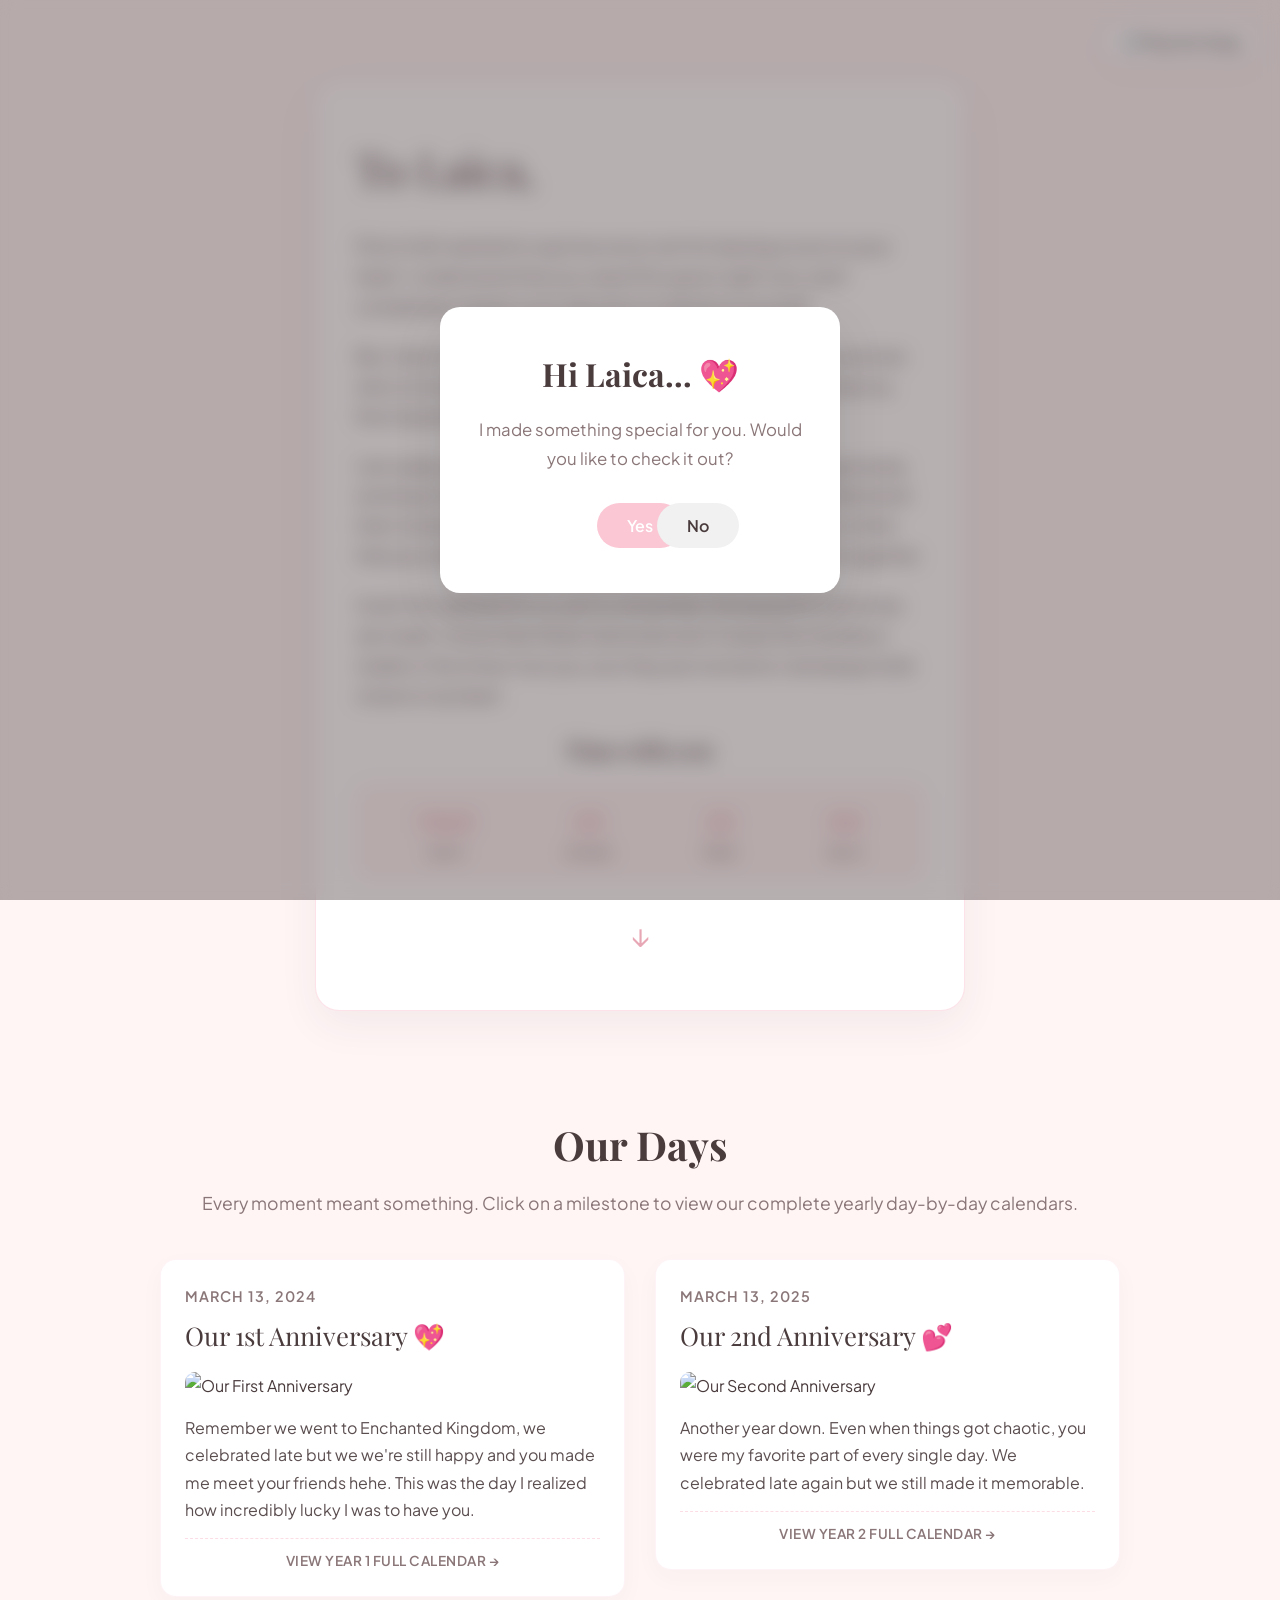
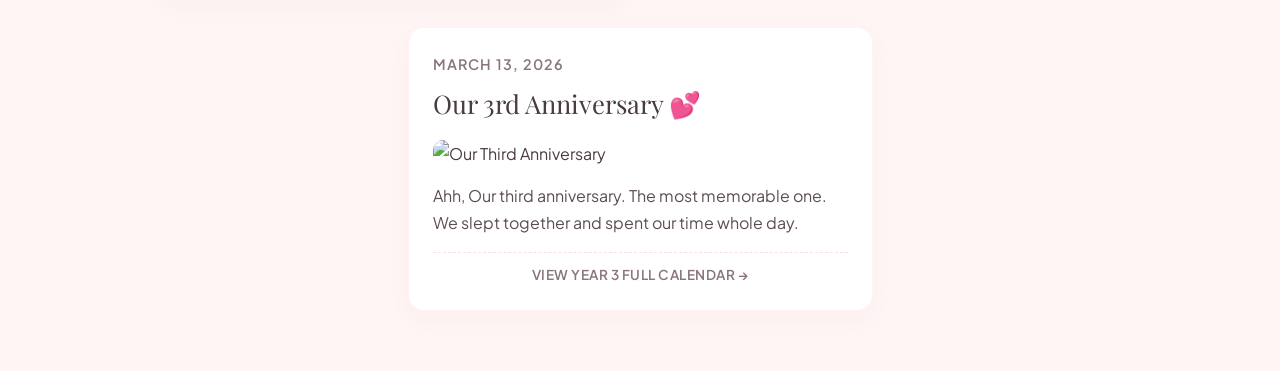
==== index.html @ b664c209 "Add files via upload" ====
<!DOCTYPE html>
<html lang="en">
<head>
    <meta charset="UTF-8">
    <meta name="viewport" content="width=device-width, initial-scale=1.0">
    <title>For You</title>
    <link rel="preconnect" href="https://fonts.googleapis.com">
    <link rel="preconnect" href="https://fonts.gstatic.com" crossorigin>
    <link href="https://fonts.googleapis.com/css2?family=Playfair+Display:ital,wght@0,400..900;1,400..900&family=Plus+Jakarta+Sans:wght@300;400;600&display=swap" rel="stylesheet">
    <link rel="stylesheet" href="style.css">
</head>
<body>

    <div id="popupOverlay" class="popup-overlay">
        <div class="popup-box">
            <h2>Hi Laica... 💖</h2>
            <p>I made something special for you. Would you like to check it out?</p>
            <div class="popup-buttons">
                <button id="yesBtn" class="btn-yes">Yes</button>
                <button id="noBtn" class="btn-no">No</button>
            </div>
        </div>
    </div>

    <audio id="bg-music" src="music/Bruno-Mars-Risk-It-All-(HipHopKit.com).mp3" loop></audio>
    <button id="musicBtn" class="music-toggle">🎵 Play Her Song</button>

    <header class="hero-section">
        <div class="letter-container">
            <h1 class="letter-heading">To Laica,</h1>
            
            <p class="letter-text">
            First of all I wanted to say how sorry I am for leaving a scar on your heart. I understand that you need this space right now, and I completely respect your decision to distance yourself.
            </p>

            <p class="letter-text">
            But, listen for a moment. When I first saw you, all I saw was a woman who is incredibly strong and sweet at the same time. That was my first impression of you, and it never changed. 
            </p>

            <p class="letter-text">
            I am really sorry for what happened between us, and I am genuinely working to better myself every single day. I want you to understand that I loved you with all my heart, and it genuinely hurts me to think that you might not have felt that completely when we were together. 
            </p>

            <p class="letter-text">
            I built this website for us, just to remember the beautiful memories we made. I know that these memories won't erase the mistakes I made or the times I hurt you, but they are moments I will always hold close to my heart.
            </p>

            <div class="counter-title">Time with you:</div>
            <div class="counter-container">
                <div class="counter-box"><span id="days">00</span><p>Days</p></div>
                <div class="counter-box"><span id="hours">00</span><p>Hours</p></div>
                <div class="counter-box"><span id="minutes">00</span><p>Mins</p></div>
                <div class="counter-box"><span id="seconds">00</span><p>Secs</p></div>
            </div>
            
            <div class="scroll-arrow">↓</div>
        </div>
    </header>

    <section class="calendar-section">
        <div class="calendar-intro">
            <h2>Our Days</h2>
            <p>Every moment meant something. Click on a milestone to view our complete yearly day-by-day calendars.</p>
        </div>

        <div class="calendar-container">
            
            <a href="year2024.html" class="anchor-card-link">
                <div class="calendar-card" data-memory="1">
                    <div class="card-date">March 13, 2024</div>
                    <div class="card-title">Our 1st Anniversary 💖</div>
                    <img src="image/first1.jpg" alt="Our First Anniversary" class="memory-image">
                    <p class="memory-caption">Remember we went to Enchanted Kingdom, we celebrated late but we we're still happy and you made me meet your friends hehe. This was the day I realized how incredibly lucky I was to have you.</p>
                    <span class="click-prompt">View Year 1 Full Calendar →</span>
                </div>
            </a>

            <a href="year2025.html" class="anchor-card-link">
                <div class="calendar-card" data-memory="2">
                    <div class="card-date">March 13, 2025</div>
                    <div class="card-title">Our 2nd Anniversary 💕</div>
                    <img src="image/second.jpg" alt="Our Second Anniversary" class="memory-image">
                    <p class="memory-caption">Another year down. Even when things got chaotic, you were my favorite part of every single day. We celebrated late again but we still made it memorable.</p>
                    <span class="click-prompt">View Year 2 Full Calendar →</span>
                </div>
            </a>

            <a href="year2026.html" class="anchor-card-link">
                <div class="calendar-card" data-memory="3">
                    <div class="card-date">March 13, 2026</div>
                    <div class="card-title">Our 3rd Anniversary 💕</div>
                    <img src="image/third.jpg" alt="Our Third Anniversary" class="memory-image">
                    <p class="memory-caption">Ahh, Our third anniversary. The most memorable one. We slept together and spent our time whole day.</p>
                    <span class="click-prompt">View Year 3 Full Calendar →</span>
                </div>
            </a>

        </div>
    </section>

    <script src="script.js"></script>
</body>
</html>
---- style.css ----
:root {
    --bg-light: #FFF5F5;
    --primary-pink: #FBC7D4;
    --dusty-rose: #E8A7B5;
    --text-main: #4A3B3D;
    --text-muted: #8A7678;
    --font-header: 'Playfair Display', serif;
    --font-body: 'Plus Jakarta Sans', sans-serif;
}

* {
    box-sizing: border-box;
    margin: 0;
    padding: 0;
}

html {
    scroll-behavior: smooth;
}

body {
    background-color: var(--bg-light);
    color: var(--text-main);
    font-family: var(--font-body);
    line-height: 1.7;
    overflow-x: hidden;
}

/* ==================== POPUP & MUSIC TOGGLE ==================== */
.popup-overlay {
    position: fixed;
    top: 0;
    left: 0;
    width: 100vw;
    height: 100vh;
    background: rgba(74, 59, 61, 0.4);
    backdrop-filter: blur(10px);
    display: flex;
    justify-content: center;
    align-items: center;
    z-index: 9999;
    transition: opacity 0.5s ease, visibility 0.5s ease;
}

.popup-box {
    background: #ffffff;
    padding: 40px 30px;
    border-radius: 20px;
    text-align: center;
    box-shadow: 0 20px 50px rgba(0, 0, 0, 0.1);
    max-width: 400px;
    width: 90%;
    position: relative;
}

.popup-box h2 {
    font-family: var(--font-header);
    margin-bottom: 15px;
    font-size: 2rem;
}

.popup-box p {
    color: var(--text-muted);
    margin-bottom: 30px;
    font-size: 1.05rem;
}

.popup-buttons {
    display: flex;
    justify-content: center;
    gap: 20px;
    height: 50px;
    position: relative;
}

.btn-yes, .btn-no {
    padding: 12px 30px;
    border-radius: 25px;
    font-family: var(--font-body);
    font-weight: 600;
    font-size: 1rem;
    cursor: pointer;
    border: none;
    height: 45px;
    transition: background-color 0.2s, transform 0.1s ease-out;
}

.btn-yes {
    background-color: var(--primary-pink);
    color: #ffffff;
}

.btn-yes:hover {
    background-color: var(--dusty-rose);
}

.btn-no {
    background-color: #f1f1f1;
    color: var(--text-main);
    position: absolute;
    left: 55%;
}

.music-toggle {
    position: fixed;
    top: 20px;
    right: 20px;
    background-color: #ffffff;
    color: var(--text-main);
    border: 1px solid var(--primary-pink);
    padding: 12px 20px;
    border-radius: 30px;
    font-family: var(--font-body);
    font-weight: 600;
    font-size: 0.9rem;
    cursor: pointer;
    z-index: 1000;
    box-shadow: 0 4px 15px rgba(74, 59, 61, 0.05);
    transition: all 0.3s ease;
}

.music-toggle:hover {
    background-color: var(--primary-pink);
    color: #ffffff;
    transform: translateY(-2px);
}

/* ==================== HERO SECTION & LETTER ==================== */
.hero-section {
    min-height: 100vh;
    display: flex;
    justify-content: center;
    align-items: center;
    padding: 80px 20px 40px 20px;
}

.letter-container {
    max-width: 650px;
    width: 100%;
    padding: 50px 40px;
    background: #ffffff;
    border: 1px solid rgba(251, 199, 212, 0.5);
    border-radius: 24px;
    box-shadow: 0 15px 40px rgba(74, 59, 61, 0.06);
    text-align: left;
}

.letter-heading {
    font-family: var(--font-header);
    font-size: 2.8rem;
    font-weight: 400;
    margin-bottom: 25px;
}

.letter-text {
    font-size: 1.1rem;
    margin-bottom: 20px;
    opacity: 0.95;
}

.highlight-text {
    font-style: italic;
    color: var(--text-muted);
    border-left: 3px solid var(--primary-pink);
    padding-left: 15px;
    margin-top: 30px;
    margin-bottom: 40px;
}

/* ==================== COUNTER SYSTEM ==================== */
.counter-title {
    font-family: var(--font-header);
    font-size: 1.4rem;
    color: var(--text-main);
    margin-bottom: 15px;
    text-align: center;
    font-weight: 600;
}

.counter-container {
    display: flex;
    justify-content: space-around;
    background: var(--bg-light);
    padding: 15px;
    border-radius: 16px;
    border: 1px solid rgba(251, 199, 212, 0.4);
    margin-bottom: 20px;
}

.counter-box {
    text-align: center;
}

.counter-box span {
    font-size: 1.6rem;
    font-weight: 600;
    color: var(--dusty-rose);
    display: block;
}

.counter-box p {
    font-size: 0.8rem;
    color: var(--text-muted);
    text-transform: uppercase;
    font-weight: 600;
    letter-spacing: 0.5px;
}

.scroll-arrow {
    text-align: center;
    font-size: 1.8rem;
    margin-top: 30px;
    color: var(--dusty-rose);
    animation: bounce 2s infinite;
}

/* ==================== HOME PAGE ALBUM SECTION ==================== */
.calendar-section {
    max-width: 1000px;
    margin: 0 auto;
    padding: 60px 20px;
}

.calendar-intro {
    text-align: center;
    margin-bottom: 40px;
}

.calendar-intro h2 {
    font-family: var(--font-header);
    font-size: 2.5rem;
    margin-bottom: 10px;
}

.calendar-intro p {
    color: var(--text-muted);
    font-size: 1.1rem;
}

.calendar-container {
    display: flex;
    flex-wrap: wrap;
    gap: 30px;
    justify-content: center;
}

a.anchor-card-link {
    text-decoration: none !important;
    color: inherit !important;
    display: block;
    width: calc(50% - 15px); 
    min-width: 300px;
}

.calendar-card {
    background: #ffffff;
    border-radius: 16px;
    padding: 24px;
    width: 100%;
    box-shadow: 0 8px 25px rgba(74, 59, 61, 0.03);
    border: 1px solid rgba(251, 199, 212, 0.2);
    transition: transform 0.4s cubic-bezier(0.165, 0.84, 0.44, 1), box-shadow 0.4s ease;
}

.calendar-card:hover {
    transform: translateY(-5px);
    box-shadow: 0 15px 35px rgba(232, 167, 181, 0.15);
}

.card-date {
    font-size: 0.9rem;
    color: var(--text-muted);
    font-weight: 600;
    text-transform: uppercase;
    letter-spacing: 1px;
    margin-bottom: 5px;
}

.card-title {
    font-family: var(--font-header);
    font-size: 1.6rem;
    margin-bottom: 15px;
}

.memory-image {
    width: 100%;
    height: 250px;
    object-fit: cover;
    border-radius: 10px;
    margin-bottom: 15px;
}

.memory-caption {
    font-size: 1rem;
    color: var(--text-main);
    opacity: 0.9;
}

.click-prompt {
    display: block;
    font-size: 0.85rem;
    color: var(--text-muted);
    margin-top: 15px;
    font-weight: 600;
    text-align: center;
    text-transform: uppercase;
    letter-spacing: 0.5px;
    border-top: 1px dashed rgba(251, 199, 212, 0.6);
    padding-top: 10px;
}

/* ==================== EXTRA CALENDAR SUB-PAGE LAYOUTS ==================== */
.calendar-page-body {
    background-color: var(--bg-light);
    padding: 20px;
}

.navigation-header {
    max-width: 1000px;
    margin: 20px auto;
}

.back-btn {
    text-decoration: none;
    color: var(--dusty-rose);
    font-family: var(--font-body);
    font-weight: 600;
    font-size: 1rem;
    transition: opacity 0.2s;
}

.back-btn:hover {
    opacity: 0.7;
}

.yearly-calendar-wrapper {
    max-width: 1000px;
    margin: 0 auto;
    padding-bottom: 60px;
}

.calendar-slider-controls {
    display: flex;
    align-items: center;
    justify-content: space-between;
    margin: 30px auto;
    max-width: 500px;
}

.slider-arrow-btn {
    background-color: #ffffff;
    color: var(--text-main);
    border: 1px solid var(--primary-pink);
    padding: 8px 18px;
    border-radius: 20px;
    font-size: 1.2rem;
    font-weight: 600;
    cursor: pointer;
    box-shadow: 0 4px 12px rgba(74, 59, 61, 0.05);
    transition: all 0.2s ease;
}

.slider-arrow-btn:hover {
    background-color: var(--primary-pink);
    color: #ffffff;
}

.calendar-titles-container {
    text-align: center;
}

.calendar-page-title {
    font-family: var(--font-header);
    color: var(--text-main);
    font-size: 2.5rem;
    margin-bottom: 5px;
}

.calendar-page-subtitle {
    font-family: var(--font-body);
    color: var(--text-muted);
    font-size: 1.2rem;
    font-weight: 600;
}

.calendar-month-section {
    display: none; /* Hidden by default; JavaScript shows active-month */
    background: #ffffff;
    padding: 25px;
    border-radius: 16px;
    box-shadow: 0 8px 25px rgba(74, 59, 61, 0.02);
    border: 1px solid rgba(251, 199, 212, 0.1);
}

.calendar-month-section.active-month {
    display: block !important;
    animation: fadeIn 0.3s ease-in-out;
}

.month-name {
    font-family: var(--font-header);
    color: var(--text-main);
    font-size: 1.8rem;
    margin-bottom: 20px;
    border-bottom: 2px solid var(--primary-pink);
    padding-bottom: 5px;
}

.days-container-grid {
    display: grid;
    grid-template-columns: repeat(auto-fill, minmax(120px, 1fr));
    gap: 12px;
}

.day-box {
    border: 1px solid rgba(251, 199, 212, 0.2);
    border-radius: 12px;
    padding: 10px;
    min-height: 140px;
    display: flex;
    flex-direction: column;
    background: #fffdfd;
    position: relative;
}

.day-num {
    font-family: var(--font-body);
    font-weight: 600;
    color: var(--text-muted);
    font-size: 0.95rem;
    margin-bottom: 4px;
}

.day-content h4 {
    font-size: 0.8rem;
    font-weight: 600;
    color: var(--text-main);
    margin-bottom: 4px;
}

.day-image-wrapper {
    width: 100%;
    height: 85px;
    margin-top: auto;
    border-radius: 6px;
    overflow: hidden;
    position: relative;
    background-color: #fffbfb;
}

.day-image-wrapper img {
    width: 100%;
    height: 100%;
    object-fit: cover;
}

.special-day {
    background: var(--bg-light);
    border-color: var(--primary-pink);
}

.special-day .day-num {
    color: var(--dusty-rose);
}

/* ==================== ANIMATIONS & MEDIA ==================== */
.heart-particle {
    position: fixed;
    color: #E8A7B5;
    font-size: 24px;
    pointer-events: none;
    z-index: 10000;
    animation: floatUp 3s ease-out forwards;
}

@keyframes bounce {
    0%, 20%, 50%, 80%, 100% { transform: translateY(0); }
    40% { transform: translateY(-10px); }
    60% { transform: translateY(-5px); }
}

@keyframes floatUp {
    0% { transform: translateY(0) scale(1); opacity: 1; }
    100% { transform: translateY(-100vh) translateX(var(--random-x, 0px)) scale(0.5); opacity: 0; }
}

@keyframes fadeIn {
    from { opacity: 0; transform: translateY(5px); }
    to { opacity: 1; transform: translateY(0); }
}

@media (max-width: 768px) {
    .music-toggle { top: auto; bottom: 20px; right: 20px; padding: 10px 16px; font-size: 0.8rem; }
    .hero-section { padding: 40px 15px; }
    .letter-container { padding: 30px 20px; border-radius: 16px; }
    .letter-heading { font-size: 2.2rem; }
    .letter-text { font-size: 1rem; }
    .counter-container { padding: 10px 5px; }
    .counter-box span { font-size: 1.2rem; }
    .counter-box p { font-size: 0.7rem; }
    a.anchor-card-link { width: 100%; }
    .calendar-intro h2 { font-size: 2rem; }
    .days-container-grid { grid-template-columns: repeat(auto-fill, minmax(85px, 1fr)); gap: 8px; }
    .day-box { min-height: 110px; padding: 6px; }
    .day-image-wrapper { height: 55px; }
}
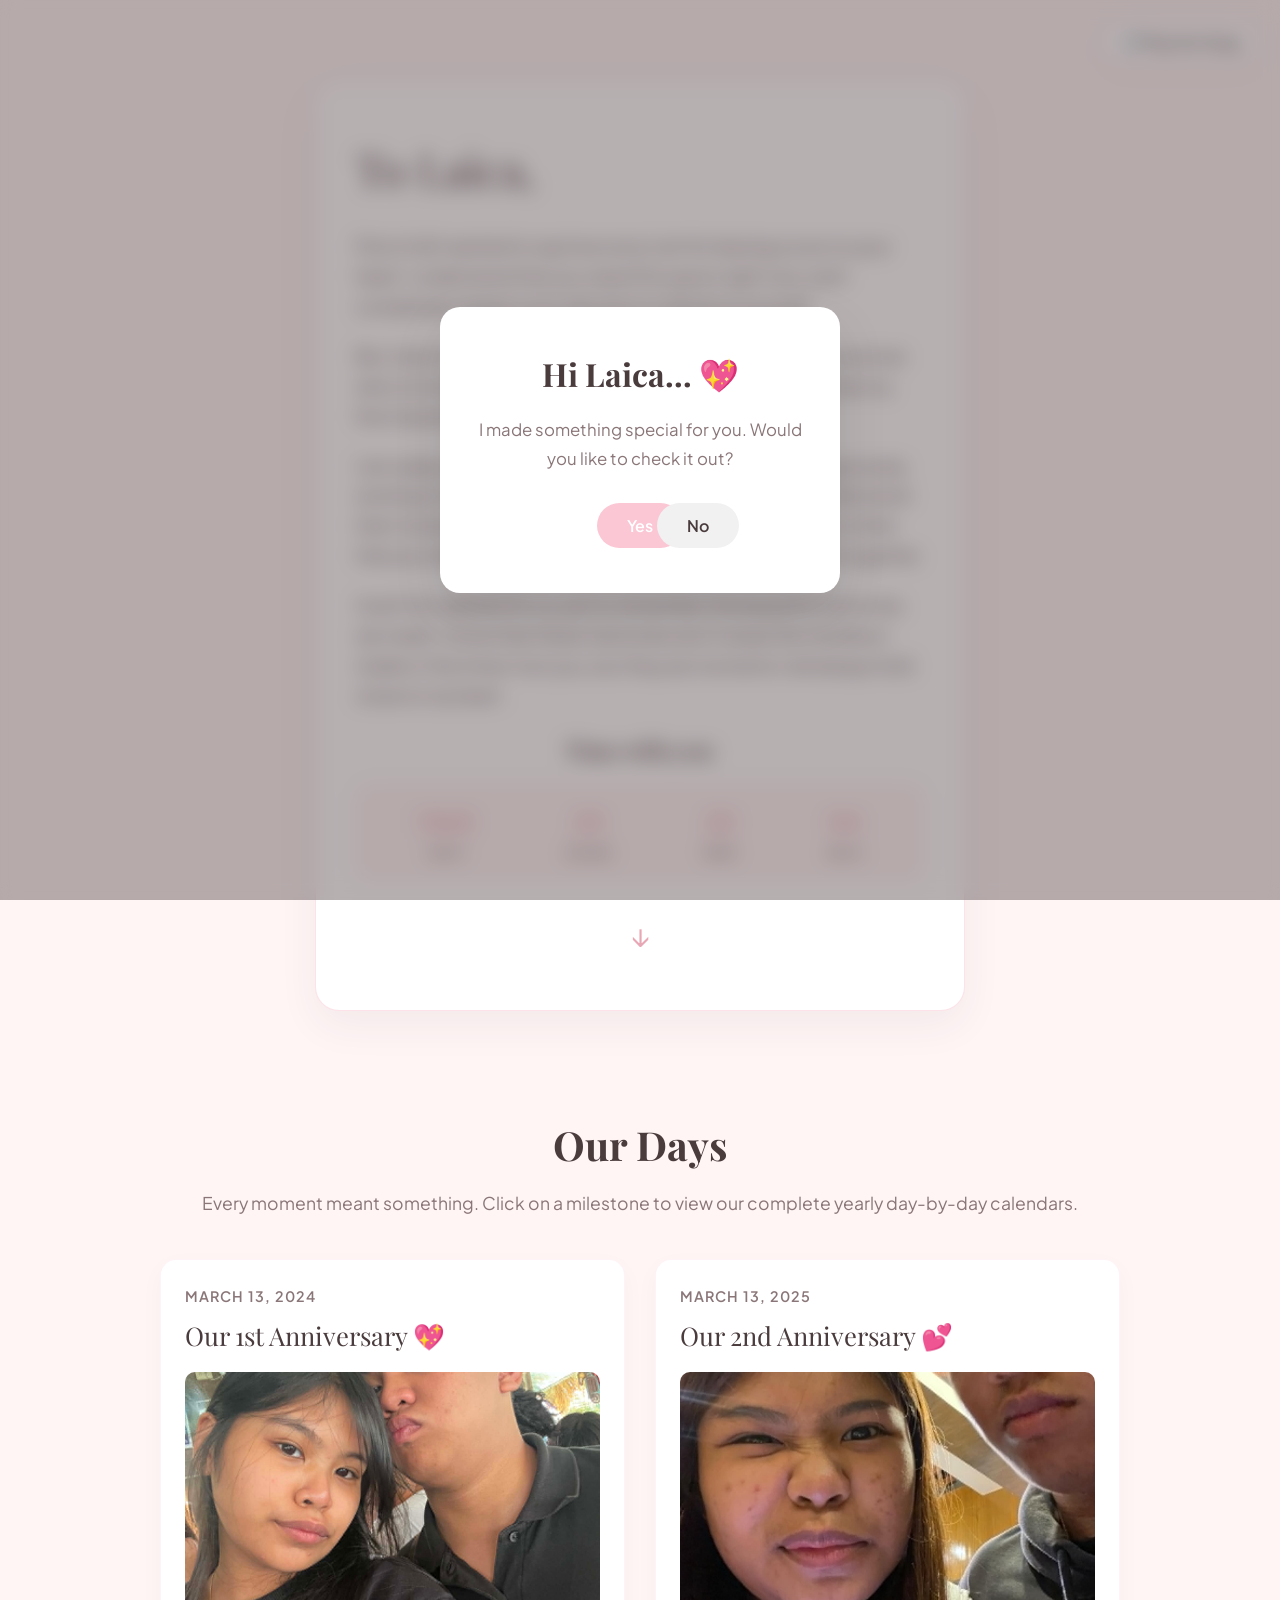
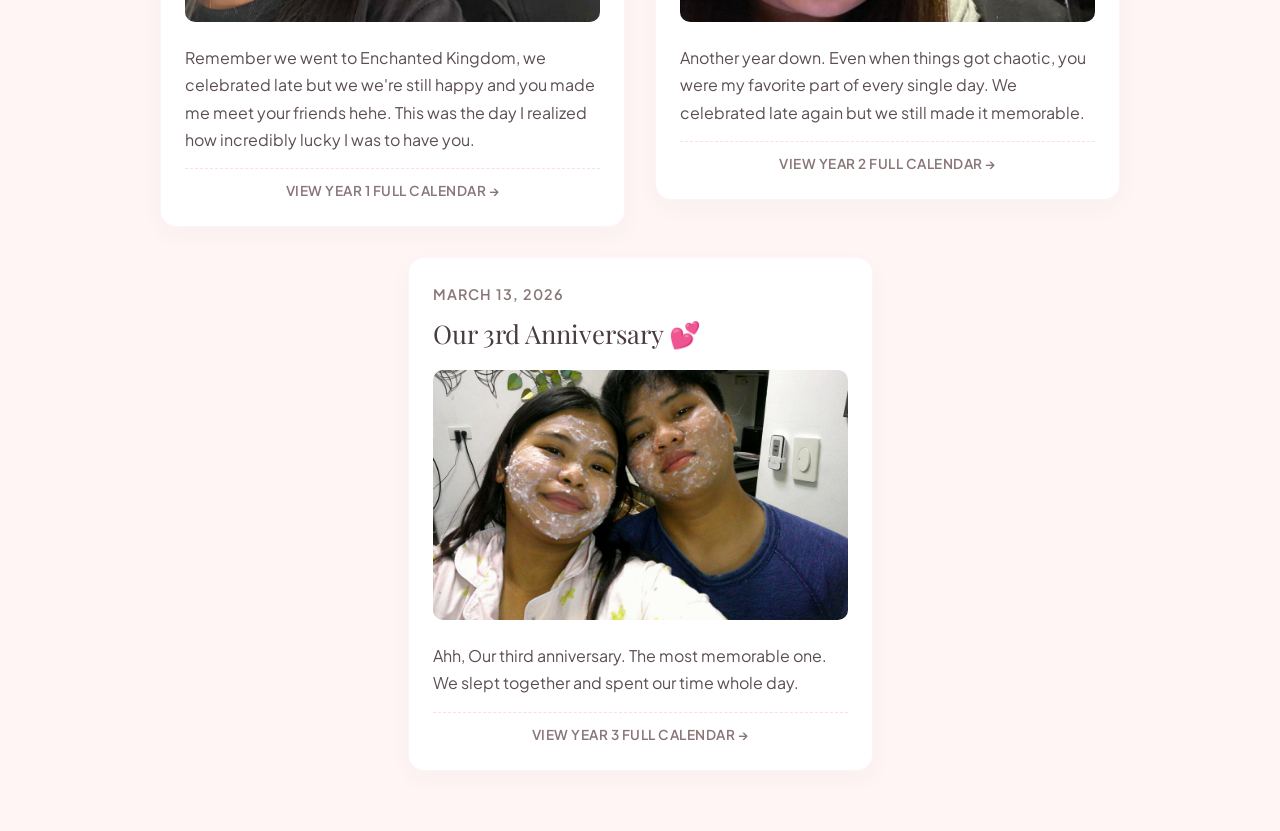
==== commit 2bb4211a: "Update index.html" ====
--- a/index.html
+++ b/index.html
@@ -100,4 +100,4 @@
 
     <script src="script.js"></script>
 </body>
-</html>+</html>
--- a/style.css
+++ b/style.css
@@ -503,4 +503,4 @@
     .days-container-grid { grid-template-columns: repeat(auto-fill, minmax(85px, 1fr)); gap: 8px; }
     .day-box { min-height: 110px; padding: 6px; }
     .day-image-wrapper { height: 55px; }
-}+}
